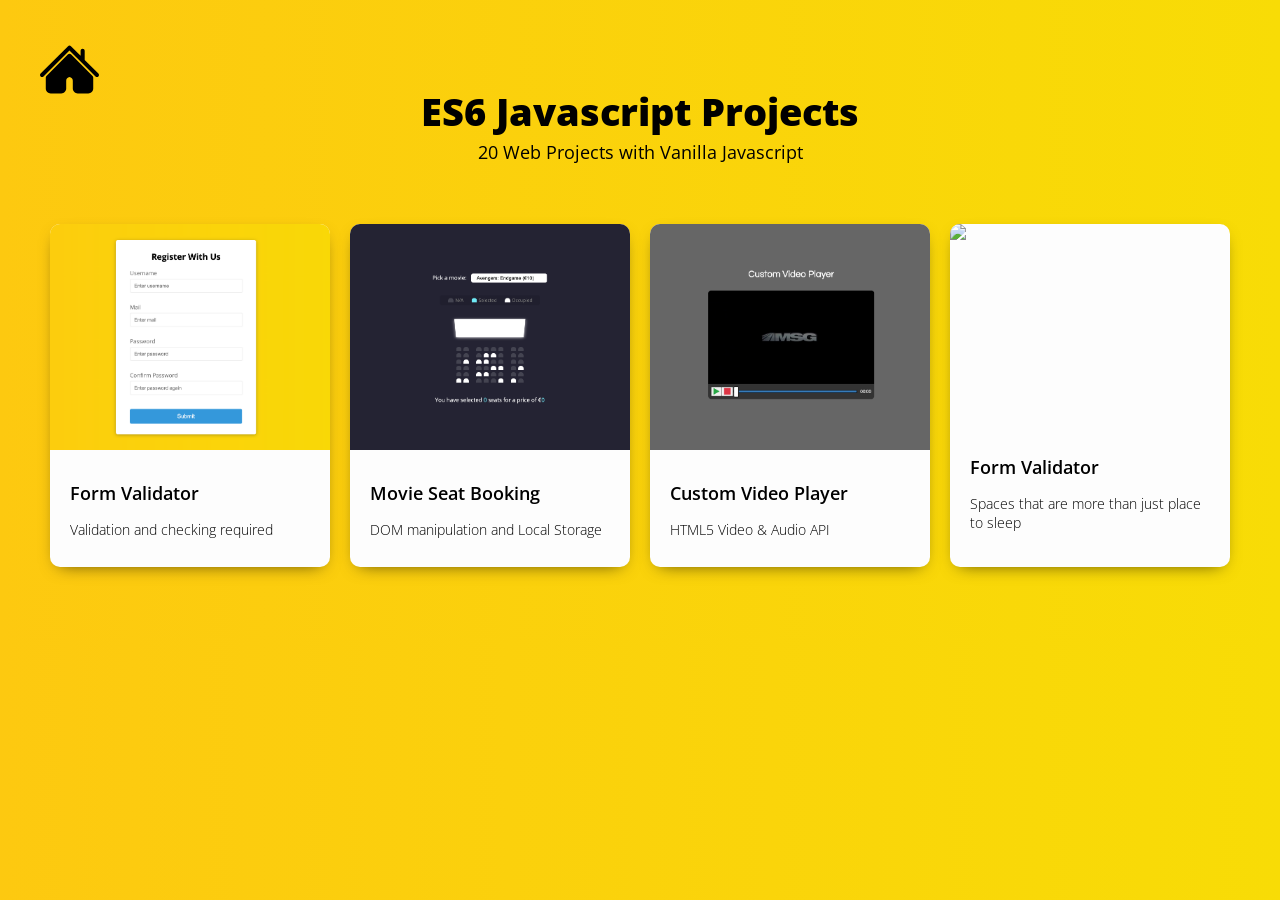
==== public/index.html @ af695099 "setting up firebase and first deployment" ====
<!DOCTYPE html>
<html lang="en">
  <head>
    <meta charset="UTF-8" />
    <meta name="viewport" content="width=device-width, initial-scale=1.0" />
    <title>JS Project</title>
    <link rel="stylesheet" href="index.css" />
  </head>
  <body>
    <div class="container">
      <a href="https://giovanni-benveniste.web.app">
        <img src="/img/icon/home.svg" alt="" class="icon" />
      </a>
      <div class="home">
        <div class="header">
          <h1>ES6 Javascript Projects</h1>
          <p>20 Web Projects with Vanilla Javascript</p>
        </div>
        <div class="projects__container">
          <a href="/form-validator/form-validator.html">
            <div class="project">
              <img src="/img/pj-1.png" />
              <div class="project__info">
                <h2>Form Validator</h2>
                <h4>Validation and checking required</h4>
              </div>
            </div>
          </a>
          <a href="/movie-seat-booking/movie-seat-booking.html">
            <div class="project">
              <img src="/img/pj-2.png" />
              <div class="project__info">
                <h2>Movie Seat Booking</h2>
                <h4>DOM manipulation and Local Storage</h4>
              </div>
            </div>
          </a>
          <a href="/custom-video-player/custom-video-player.html">
            <div class="project">
              <img src="/img/pj-3.png" />
              <div class="project__info">
                <h2>Custom Video Player</h2>
                <h4>HTML5 Video & Audio API</h4>
              </div>
            </div>
          </a>
          <a href="/exchange-rate-calculator/index.html"
            <div class="project">
              <img
                src="https://a0.muscache.com/im/pictures/15159c9c-9cf1-400e-b809-4e13f286fa38.jpg?im_w=720"
              />
              <div class="project__info">
                <h2>Form Validator</h2>
                <h4>Spaces that are more than just place to sleep</h4>
              </div>
            </div>
          </a>

          <!-- </Link> -->
          <!-- <Project
            src="https://a0.muscache.com/im/pictures/15159c9c-9cf1-400e-b809-4e13f286fa38.jpg?im_w=720"
            title="Movie Seat Booking"
            description="Spaces that are more than just place to sleep"
          />
          <Project
            src="https://a0.muscache.com/im/pictures/15159c9c-9cf1-400e-b809-4e13f286fa38.jpg?im_w=720"
            title="Custom Video Player"
            description="Spaces that are more than just place to sleep"
          />
          <Project
            src="https://a0.muscache.com/im/pictures/15159c9c-9cf1-400e-b809-4e13f286fa38.jpg?im_w=720"
            title="Exchange Rate Calculator"
            description="Spaces that are more than just place to sleep"
          />
          <Project
            src="https://a0.muscache.com/im/pictures/15159c9c-9cf1-400e-b809-4e13f286fa38.jpg?im_w=720"
            title="DOM Array Methods"
            description="Spaces that are more than just place to sleep"
          />
          <Project
            src="https://a0.muscache.com/im/pictures/15159c9c-9cf1-400e-b809-4e13f286fa38.jpg?im_w=720"
            title="Menu Slider & Modal"
            description="Spaces that are more than just place to sleep"
          />
          <Project
            src="https://a0.muscache.com/im/pictures/15159c9c-9cf1-400e-b809-4e13f286fa38.jpg?im_w=720"
            title="Hangman Game"
            description="Spaces that are more than just place to sleep"
          />
          <Project
            src="https://a0.muscache.com/im/pictures/15159c9c-9cf1-400e-b809-4e13f286fa38.jpg?im_w=720"
            title="Meal Finder"
            description="Spaces that are more than just place to sleep"
          />
          <Project
            src="https://a0.muscache.com/im/pictures/15159c9c-9cf1-400e-b809-4e13f286fa38.jpg?im_w=720"
            title="Expense Tracker"
            description="Spaces that are more than just place to sleep"
          />
          <Project
            src="https://a0.muscache.com/im/pictures/15159c9c-9cf1-400e-b809-4e13f286fa38.jpg?im_w=720"
            title="Music Player"
            description="Spaces that are more than just place to sleep"
          />
          <Project
            src="https://a0.muscache.com/im/pictures/15159c9c-9cf1-400e-b809-4e13f286fa38.jpg?im_w=720"
            title="Infinite Scrool Posts"
            description="Spaces that are more than just place to sleep"
          />
          <Project
            src="https://a0.muscache.com/im/pictures/15159c9c-9cf1-400e-b809-4e13f286fa38.jpg?im_w=720"
            title="Typing Game"
            description="Spaces that are more than just place to sleep"
          />
          <Project
            src="https://a0.muscache.com/im/pictures/15159c9c-9cf1-400e-b809-4e13f286fa38.jpg?im_w=720"
            title="Speech Text Reader"
            description="Spaces that are more than just place to sleep"
          />
          <Project
            src="https://a0.muscache.com/im/pictures/15159c9c-9cf1-400e-b809-4e13f286fa38.jpg?im_w=720"
            title="Memory Cards"
            description="Spaces that are more than just place to sleep"
          />
          <Project
            src="https://a0.muscache.com/im/pictures/15159c9c-9cf1-400e-b809-4e13f286fa38.jpg?im_w=720"
            title="Lyrics Search App"
            description="Spaces that are more than just place to sleep"
          />
          <Project
            src="https://a0.muscache.com/im/pictures/15159c9c-9cf1-400e-b809-4e13f286fa38.jpg?im_w=720"
            title="Relaxer App"
            description="Spaces that are more than just place to sleep"
          />
          <Project
            src="https://a0.muscache.com/im/pictures/15159c9c-9cf1-400e-b809-4e13f286fa38.jpg?im_w=720"
            title="Breakout Game"
            description="Spaces that are more than just place to sleep"
          />
          <Project
            src="https://a0.muscache.com/im/pictures/15159c9c-9cf1-400e-b809-4e13f286fa38.jpg?im_w=720"
            title="New Year Countdown"
            description="Spaces that are more than just place to sleep"
          />
          <Project
            src="https://a0.muscache.com/im/pictures/15159c9c-9cf1-400e-b809-4e13f286fa38.jpg?im_w=720"
            title="Sortable List"
            description="Spaces that are more than just place to sleep"
          />
          <Project
            src="https://a0.muscache.com/im/pictures/15159c9c-9cf1-400e-b809-4e13f286fa38.jpg?im_w=720"
            title="Speak Number Guessing"
            description="Spaces that are more than just place to sleep"
          /> -->
        </div>
      </div>
    </div>
  </body>
</html>
---- public/index.css ----
@import url("https://fonts.googleapis.com/css2?family=Open+Sans:wght@300;400;700&display=swap");

body {
  margin: 0;
  padding: 0;
  box-sizing: border-box;
  background: linear-gradient(to right, #fdc910, #f8dc06);

  font-family: "Open Sans", sans-serif;
}

.container {
  margin: 20px;
  padding: 20px;
}

.icon {
  position: absolute;
}

/* -------- HEADER ---------- */

.header {
  text-align: center;
  padding-top: 20px;
  margin-bottom: 50px;
}

.header > h1 {
  margin-bottom: -15px;
  font-weight: 800;
  font-size: 38px;
}

.header > p {
  font-size: 18px;
}

/* -------- HEADER ---------- */

/* -------- PROJECTS GRID ---------- */

.projects__container {
  display: grid;
  grid-template-columns: repeat(4, 1fr);
}

.projects__container a,
.projects__container a:visited,
.projects__container a:hover,
.projects__container a:active {
  text-decoration: none;
  color: #000;
}

@media (max-width: 1100px) {
  .projects__container {
    grid-template-columns: repeat(2, 1fr);
  }
}

@media (max-width: 650px) {
  .projects__container {
    grid-template-columns: repeat(1, 1fr);
  }
}

/* -------- PROJECTS GRID ---------- */

/* -------- SINGLE PROJECT ---------- */

.project {
  margin: 10px;
  border-radius: 10px;
  overflow: hidden;
  box-shadow: 0 6px 18px -9px rgba(0, 0, 0, 0.75);
  transition: transform 0.2s ease-in;
  cursor: pointer;
  background-color: #fdfdfd;
}

.project:hover {
  transform: scale(1.07);
}

.project > img {
  object-fit: cover;
  /* min-width: 300px; */
  min-height: 200px;
  max-height: 259.55px;
  width: 100%;
}

.project__info {
  margin-top: -9px;
  padding: 20px;
}

.project__info > h2 {
  font-size: 18px;
  font-weight: 600;
}

.project__info > h4 {
  font-size: 14px;
  font-weight: 300;
  margin-top: 8px;
  margin-bottom: 8px;
}

/* -------- SINGLE PROJECT ---------- */
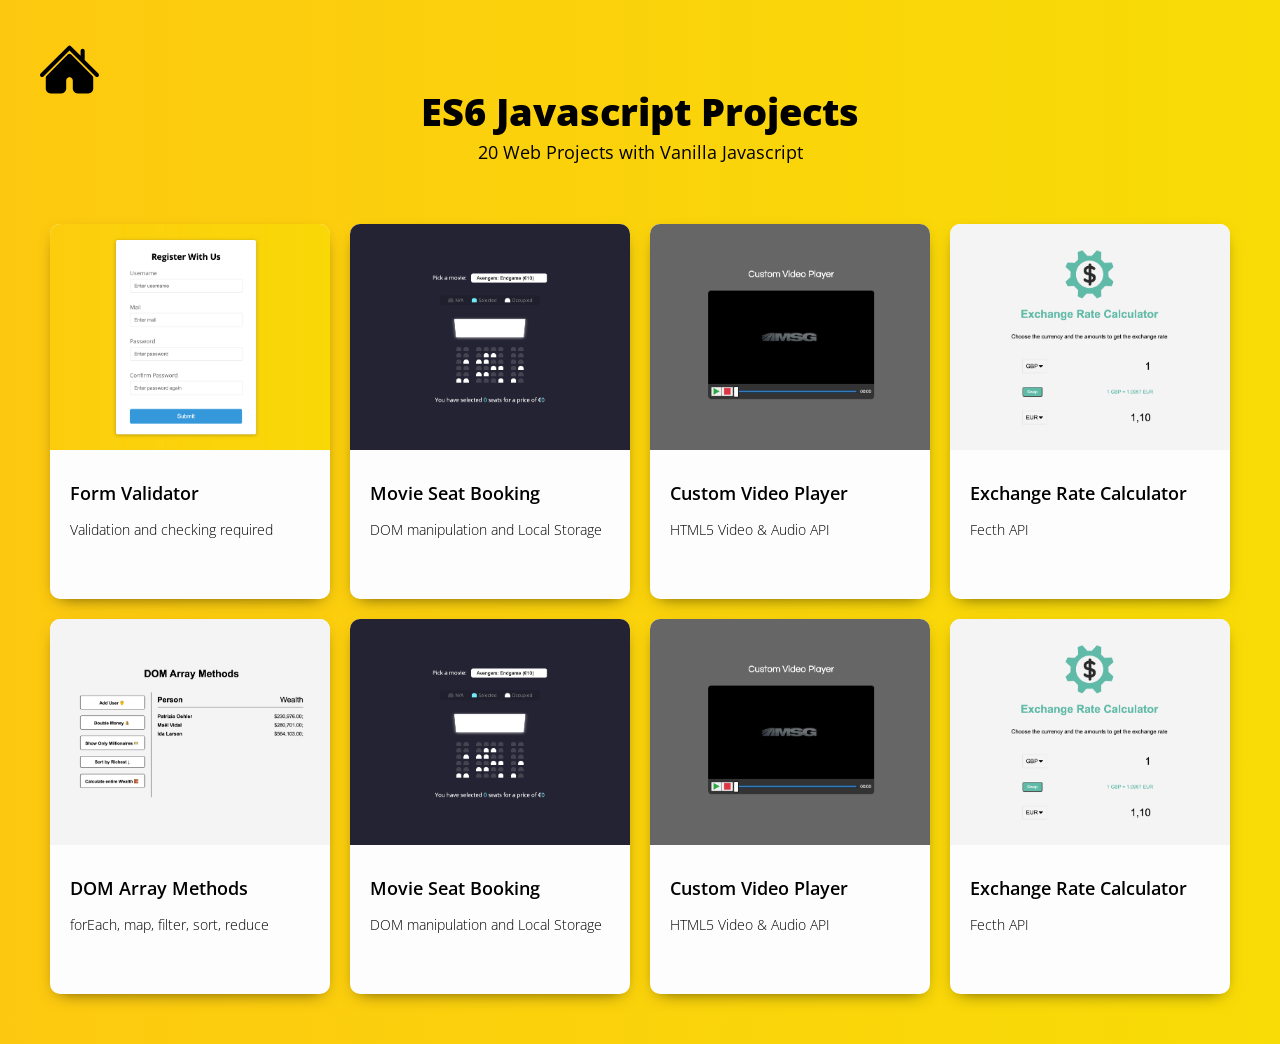
==== commit 8e4f9906: "adding two projects" ====
--- a/public/index.html
+++ b/public/index.html
@@ -9,7 +9,7 @@
   <body>
     <div class="container">
       <a href="https://giovanni-benveniste.web.app">
-        <img src="/img/icon/home.svg" alt="" class="icon" />
+        <img src="./img/icon/home.svg" alt="" class="icon" />
       </a>
       <div class="home">
         <div class="header">
@@ -17,141 +17,78 @@
           <p>20 Web Projects with Vanilla Javascript</p>
         </div>
         <div class="projects__container">
-          <a href="/form-validator/form-validator.html">
+          <a href="./form-validator/form-validator.html">
             <div class="project">
-              <img src="/img/pj-1.png" />
+              <img src="./img/pj-1.png" />
               <div class="project__info">
                 <h2>Form Validator</h2>
                 <h4>Validation and checking required</h4>
               </div>
             </div>
           </a>
-          <a href="/movie-seat-booking/movie-seat-booking.html">
+          <a href="./movie-seat-booking/movie-seat-booking.html">
             <div class="project">
-              <img src="/img/pj-2.png" />
+              <img src="./img/pj-2.png" />
               <div class="project__info">
                 <h2>Movie Seat Booking</h2>
                 <h4>DOM manipulation and Local Storage</h4>
               </div>
             </div>
           </a>
-          <a href="/custom-video-player/custom-video-player.html">
+          <a href="./custom-video-player/custom-video-player.html">
             <div class="project">
-              <img src="/img/pj-3.png" />
+              <img src="./img/pj-3.png" />
               <div class="project__info">
                 <h2>Custom Video Player</h2>
                 <h4>HTML5 Video & Audio API</h4>
               </div>
             </div>
           </a>
-          <a href="/exchange-rate-calculator/index.html"
+          <a href="./exchange-rate-calculator/index.html">
             <div class="project">
-              <img
-                src="https://a0.muscache.com/im/pictures/15159c9c-9cf1-400e-b809-4e13f286fa38.jpg?im_w=720"
-              />
+              <img src="./img/pj-4.png" />
               <div class="project__info">
-                <h2>Form Validator</h2>
-                <h4>Spaces that are more than just place to sleep</h4>
+                <h2>Exchange Rate Calculator</h2>
+                <h4>Fecth API</h4>
               </div>
             </div>
           </a>
-
-          <!-- </Link> -->
-          <!-- <Project
-            src="https://a0.muscache.com/im/pictures/15159c9c-9cf1-400e-b809-4e13f286fa38.jpg?im_w=720"
-            title="Movie Seat Booking"
-            description="Spaces that are more than just place to sleep"
-          />
-          <Project
-            src="https://a0.muscache.com/im/pictures/15159c9c-9cf1-400e-b809-4e13f286fa38.jpg?im_w=720"
-            title="Custom Video Player"
-            description="Spaces that are more than just place to sleep"
-          />
-          <Project
-            src="https://a0.muscache.com/im/pictures/15159c9c-9cf1-400e-b809-4e13f286fa38.jpg?im_w=720"
-            title="Exchange Rate Calculator"
-            description="Spaces that are more than just place to sleep"
-          />
-          <Project
-            src="https://a0.muscache.com/im/pictures/15159c9c-9cf1-400e-b809-4e13f286fa38.jpg?im_w=720"
-            title="DOM Array Methods"
-            description="Spaces that are more than just place to sleep"
-          />
-          <Project
-            src="https://a0.muscache.com/im/pictures/15159c9c-9cf1-400e-b809-4e13f286fa38.jpg?im_w=720"
-            title="Menu Slider & Modal"
-            description="Spaces that are more than just place to sleep"
-          />
-          <Project
-            src="https://a0.muscache.com/im/pictures/15159c9c-9cf1-400e-b809-4e13f286fa38.jpg?im_w=720"
-            title="Hangman Game"
-            description="Spaces that are more than just place to sleep"
-          />
-          <Project
-            src="https://a0.muscache.com/im/pictures/15159c9c-9cf1-400e-b809-4e13f286fa38.jpg?im_w=720"
-            title="Meal Finder"
-            description="Spaces that are more than just place to sleep"
-          />
-          <Project
-            src="https://a0.muscache.com/im/pictures/15159c9c-9cf1-400e-b809-4e13f286fa38.jpg?im_w=720"
-            title="Expense Tracker"
-            description="Spaces that are more than just place to sleep"
-          />
-          <Project
-            src="https://a0.muscache.com/im/pictures/15159c9c-9cf1-400e-b809-4e13f286fa38.jpg?im_w=720"
-            title="Music Player"
-            description="Spaces that are more than just place to sleep"
-          />
-          <Project
-            src="https://a0.muscache.com/im/pictures/15159c9c-9cf1-400e-b809-4e13f286fa38.jpg?im_w=720"
-            title="Infinite Scrool Posts"
-            description="Spaces that are more than just place to sleep"
-          />
-          <Project
-            src="https://a0.muscache.com/im/pictures/15159c9c-9cf1-400e-b809-4e13f286fa38.jpg?im_w=720"
-            title="Typing Game"
-            description="Spaces that are more than just place to sleep"
-          />
-          <Project
-            src="https://a0.muscache.com/im/pictures/15159c9c-9cf1-400e-b809-4e13f286fa38.jpg?im_w=720"
-            title="Speech Text Reader"
-            description="Spaces that are more than just place to sleep"
-          />
-          <Project
-            src="https://a0.muscache.com/im/pictures/15159c9c-9cf1-400e-b809-4e13f286fa38.jpg?im_w=720"
-            title="Memory Cards"
-            description="Spaces that are more than just place to sleep"
-          />
-          <Project
-            src="https://a0.muscache.com/im/pictures/15159c9c-9cf1-400e-b809-4e13f286fa38.jpg?im_w=720"
-            title="Lyrics Search App"
-            description="Spaces that are more than just place to sleep"
-          />
-          <Project
-            src="https://a0.muscache.com/im/pictures/15159c9c-9cf1-400e-b809-4e13f286fa38.jpg?im_w=720"
-            title="Relaxer App"
-            description="Spaces that are more than just place to sleep"
-          />
-          <Project
-            src="https://a0.muscache.com/im/pictures/15159c9c-9cf1-400e-b809-4e13f286fa38.jpg?im_w=720"
-            title="Breakout Game"
-            description="Spaces that are more than just place to sleep"
-          />
-          <Project
-            src="https://a0.muscache.com/im/pictures/15159c9c-9cf1-400e-b809-4e13f286fa38.jpg?im_w=720"
-            title="New Year Countdown"
-            description="Spaces that are more than just place to sleep"
-          />
-          <Project
-            src="https://a0.muscache.com/im/pictures/15159c9c-9cf1-400e-b809-4e13f286fa38.jpg?im_w=720"
-            title="Sortable List"
-            description="Spaces that are more than just place to sleep"
-          />
-          <Project
-            src="https://a0.muscache.com/im/pictures/15159c9c-9cf1-400e-b809-4e13f286fa38.jpg?im_w=720"
-            title="Speak Number Guessing"
-            description="Spaces that are more than just place to sleep"
-          /> -->
+          <a href="./dom-array-method/index.html">
+            <div class="project">
+              <img src="./img/pj-5.png" />
+              <div class="project__info">
+                <h2>DOM Array Methods</h2>
+                <h4>forEach, map, filter, sort, reduce</h4>
+              </div>
+            </div>
+          </a>
+          <a href="./movie-seat-booking/movie-seat-booking.html">
+            <div class="project">
+              <img src="./img/pj-2.png" />
+              <div class="project__info">
+                <h2>Movie Seat Booking</h2>
+                <h4>DOM manipulation and Local Storage</h4>
+              </div>
+            </div>
+          </a>
+          <a href="./custom-video-player/custom-video-player.html">
+            <div class="project">
+              <img src="./img/pj-3.png" />
+              <div class="project__info">
+                <h2>Custom Video Player</h2>
+                <h4>HTML5 Video & Audio API</h4>
+              </div>
+            </div>
+          </a>
+          <a href="./exchange-rate-calculator/index.html">
+            <div class="project">
+              <img src="./img/pj-4.png" />
+              <div class="project__info">
+                <h2>Exchange Rate Calculator</h2>
+                <h4>Fecth API</h4>
+              </div>
+            </div>
+          </a>
         </div>
       </div>
     </div>
--- a/public/index.css
+++ b/public/index.css
@@ -1,4 +1,4 @@
-@import url("https://fonts.googleapis.com/css2?family=Open+Sans:wght@300;400;700&display=swap");
+@import url('https://fonts.googleapis.com/css2?family=Open+Sans:wght@300;400;700&display=swap');
 
 body {
   margin: 0;
@@ -6,7 +6,7 @@
   box-sizing: border-box;
   background: linear-gradient(to right, #fdc910, #f8dc06);
 
-  font-family: "Open Sans", sans-serif;
+  font-family: 'Open Sans', sans-serif;
 }
 
 .container {
@@ -77,6 +77,7 @@
   transition: transform 0.2s ease-in;
   cursor: pointer;
   background-color: #fdfdfd;
+  height: 375px;
 }
 
 .project:hover {
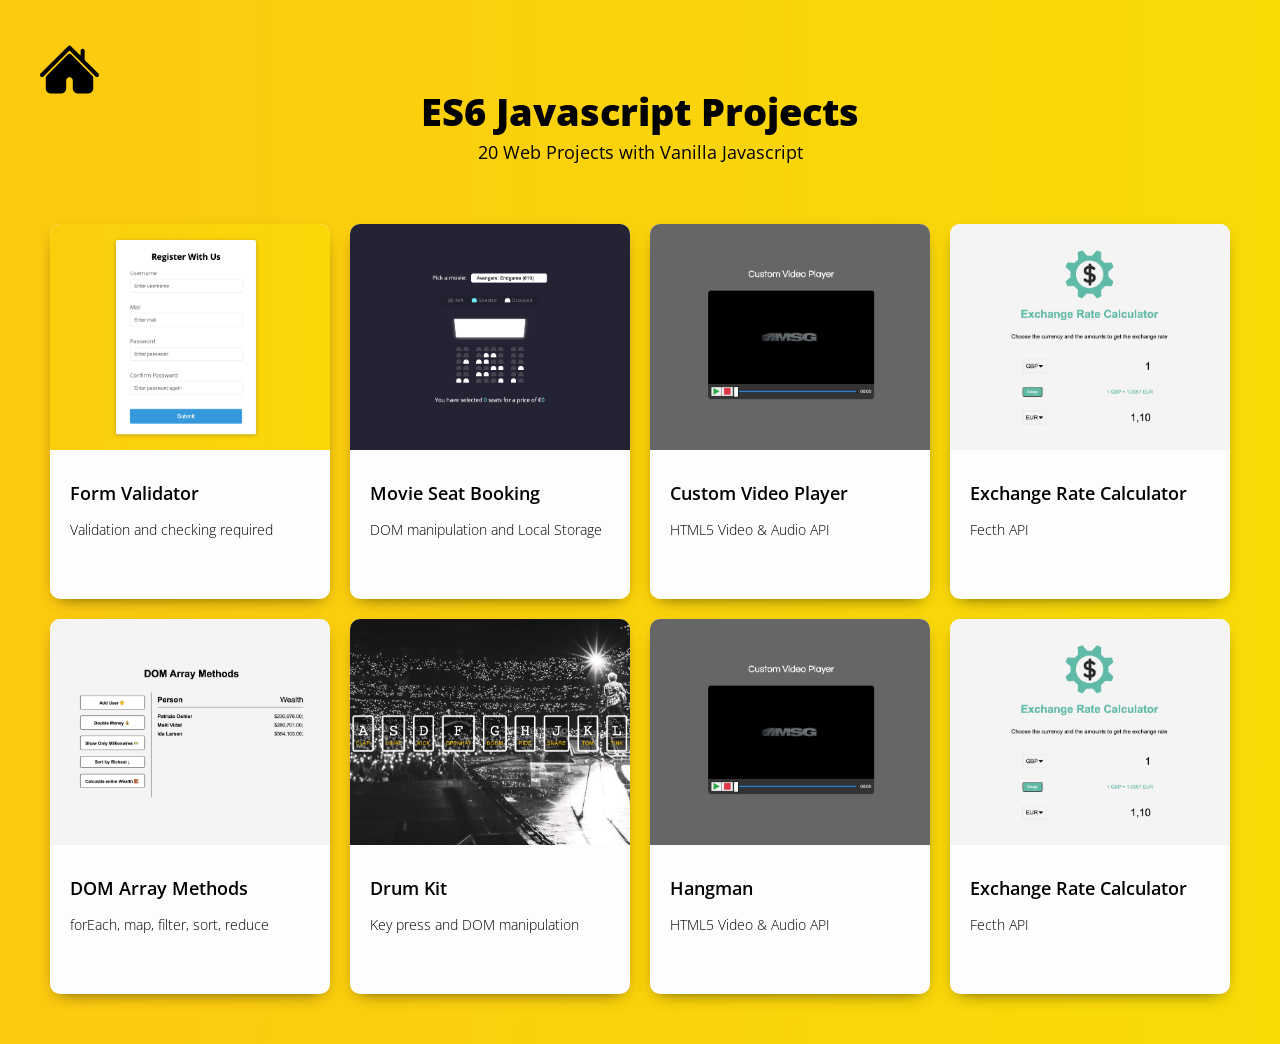
==== commit 68b4905a: "80% of the hangman game" ====
--- a/public/index.html
+++ b/public/index.html
@@ -62,20 +62,20 @@
               </div>
             </div>
           </a>
-          <a href="./movie-seat-booking/movie-seat-booking.html">
+          <a href="./drum-kit/index.html">
             <div class="project">
-              <img src="./img/pj-2.png" />
+              <img src="./img/pj-6.png" />
               <div class="project__info">
-                <h2>Movie Seat Booking</h2>
-                <h4>DOM manipulation and Local Storage</h4>
+                <h2>Drum Kit</h2>
+                <h4>Key press and DOM manipulation</h4>
               </div>
             </div>
           </a>
-          <a href="./custom-video-player/custom-video-player.html">
+          <a href="./hangman-game/index.html">
             <div class="project">
               <img src="./img/pj-3.png" />
               <div class="project__info">
-                <h2>Custom Video Player</h2>
+                <h2>Hangman</h2>
                 <h4>HTML5 Video & Audio API</h4>
               </div>
             </div>
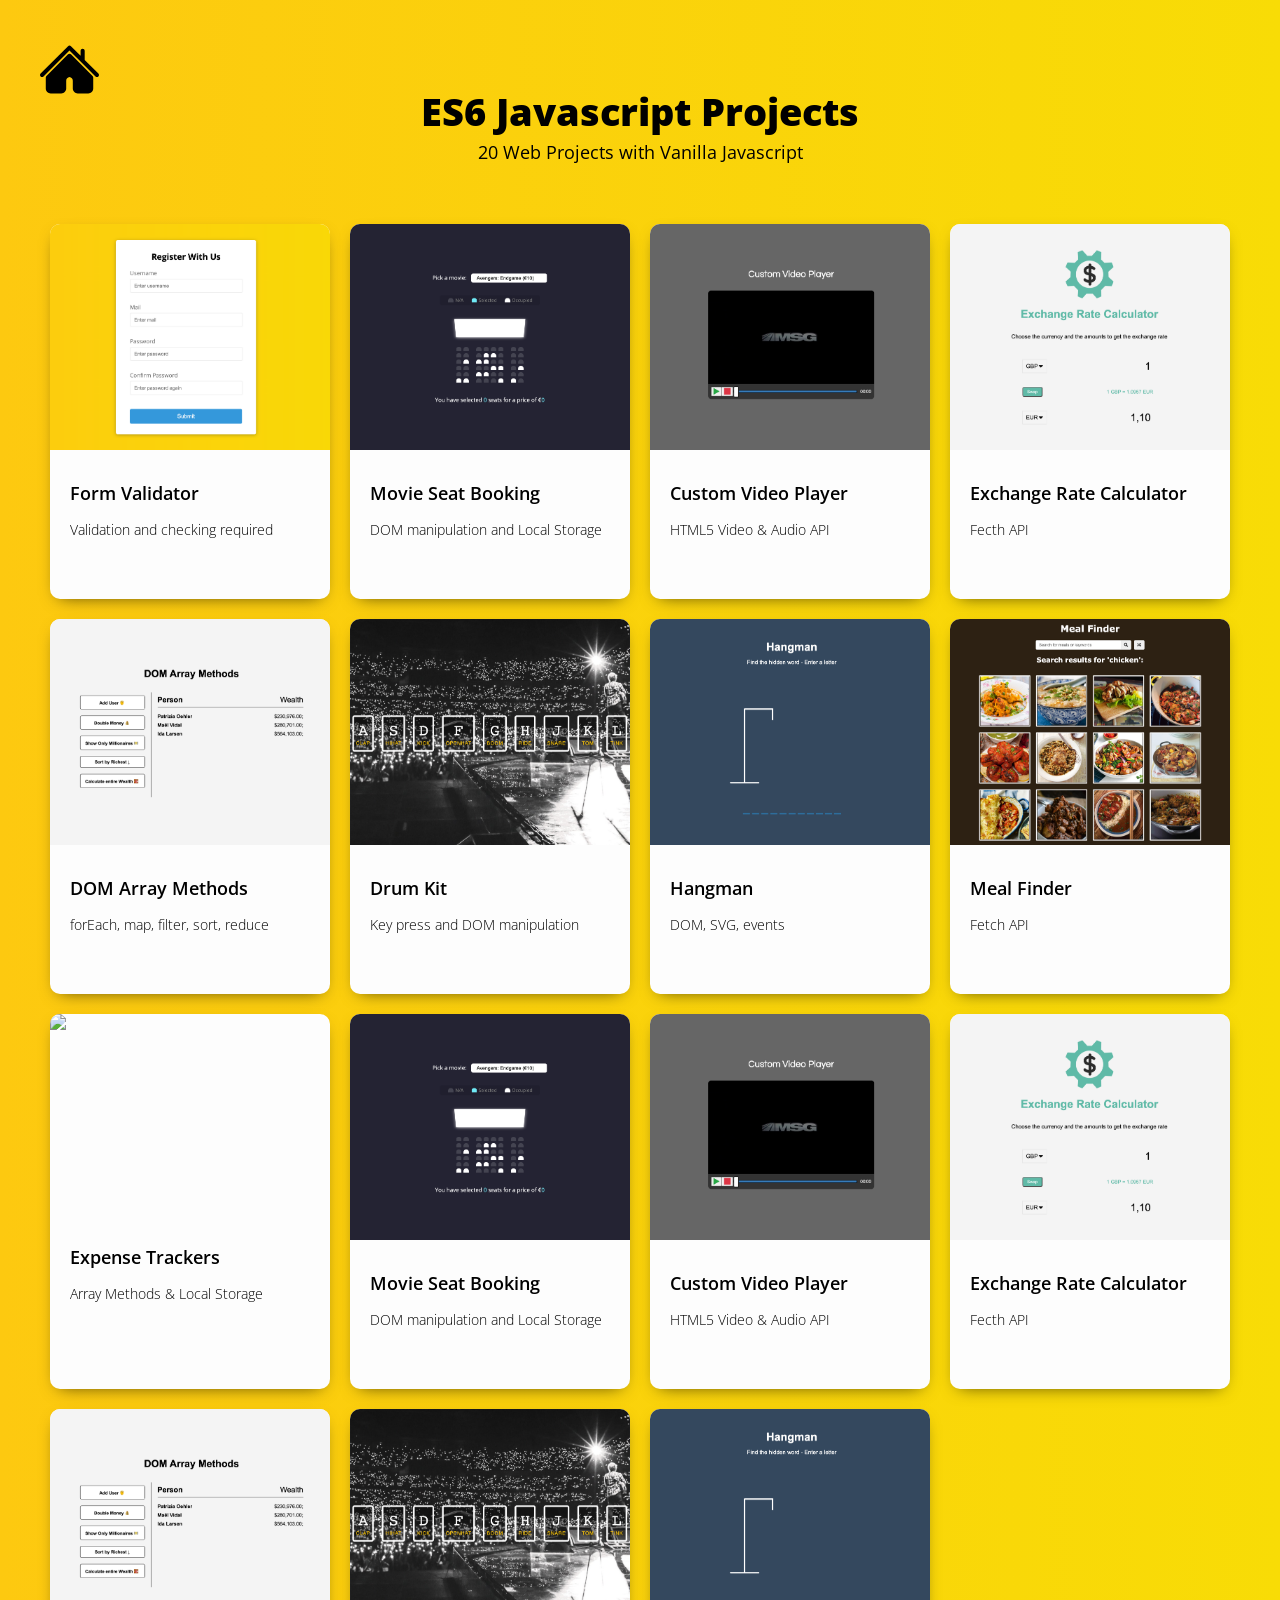
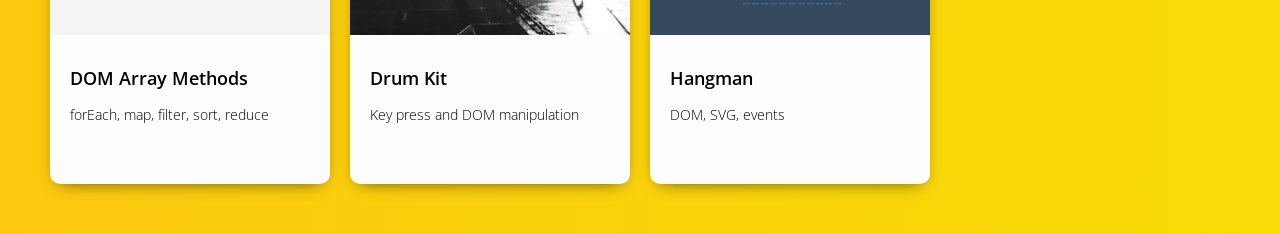
==== commit 978ccdea: "2 more projects" ====
--- a/public/index.html
+++ b/public/index.html
@@ -73,9 +73,45 @@
           </a>
           <a href="./hangman-game/index.html">
             <div class="project">
+              <img src="./img/pj-7.png" />
+              <div class="project__info">
+                <h2>Hangman</h2>
+                <h4>DOM, SVG, events</h4>
+              </div>
+            </div>
+          </a>
+          <a href="./meal-finder/index.html">
+            <div class="project">
+              <img src="./img/pj-8.png" />
+              <div class="project__info">
+                <h2>Meal Finder</h2>
+                <h4>Fetch API</h4>
+              </div>
+            </div>
+          </a>
+          <a href="./expense-tracker/index.html">
+            <div class="project">
+              <img src="./img/pj-9.png" />
+              <div class="project__info">
+                <h2>Expense Trackers</h2>
+                <h4>Array Methods & Local Storage</h4>
+              </div>
+            </div>
+          </a>
+          <a href="./movie-seat-booking/movie-seat-booking.html">
+            <div class="project">
+              <img src="./img/pj-2.png" />
+              <div class="project__info">
+                <h2>Movie Seat Booking</h2>
+                <h4>DOM manipulation and Local Storage</h4>
+              </div>
+            </div>
+          </a>
+          <a href="./custom-video-player/custom-video-player.html">
+            <div class="project">
               <img src="./img/pj-3.png" />
               <div class="project__info">
-                <h2>Hangman</h2>
+                <h2>Custom Video Player</h2>
                 <h4>HTML5 Video & Audio API</h4>
               </div>
             </div>
@@ -89,6 +125,33 @@
               </div>
             </div>
           </a>
+          <a href="./dom-array-method/index.html">
+            <div class="project">
+              <img src="./img/pj-5.png" />
+              <div class="project__info">
+                <h2>DOM Array Methods</h2>
+                <h4>forEach, map, filter, sort, reduce</h4>
+              </div>
+            </div>
+          </a>
+          <a href="./drum-kit/index.html">
+            <div class="project">
+              <img src="./img/pj-6.png" />
+              <div class="project__info">
+                <h2>Drum Kit</h2>
+                <h4>Key press and DOM manipulation</h4>
+              </div>
+            </div>
+          </a>
+          <a href="./hangman-game/index.html">
+            <div class="project">
+              <img src="./img/pj-7.png" />
+              <div class="project__info">
+                <h2>Hangman</h2>
+                <h4>DOM, SVG, events</h4>
+              </div>
+            </div>
+          </a>
         </div>
       </div>
     </div>
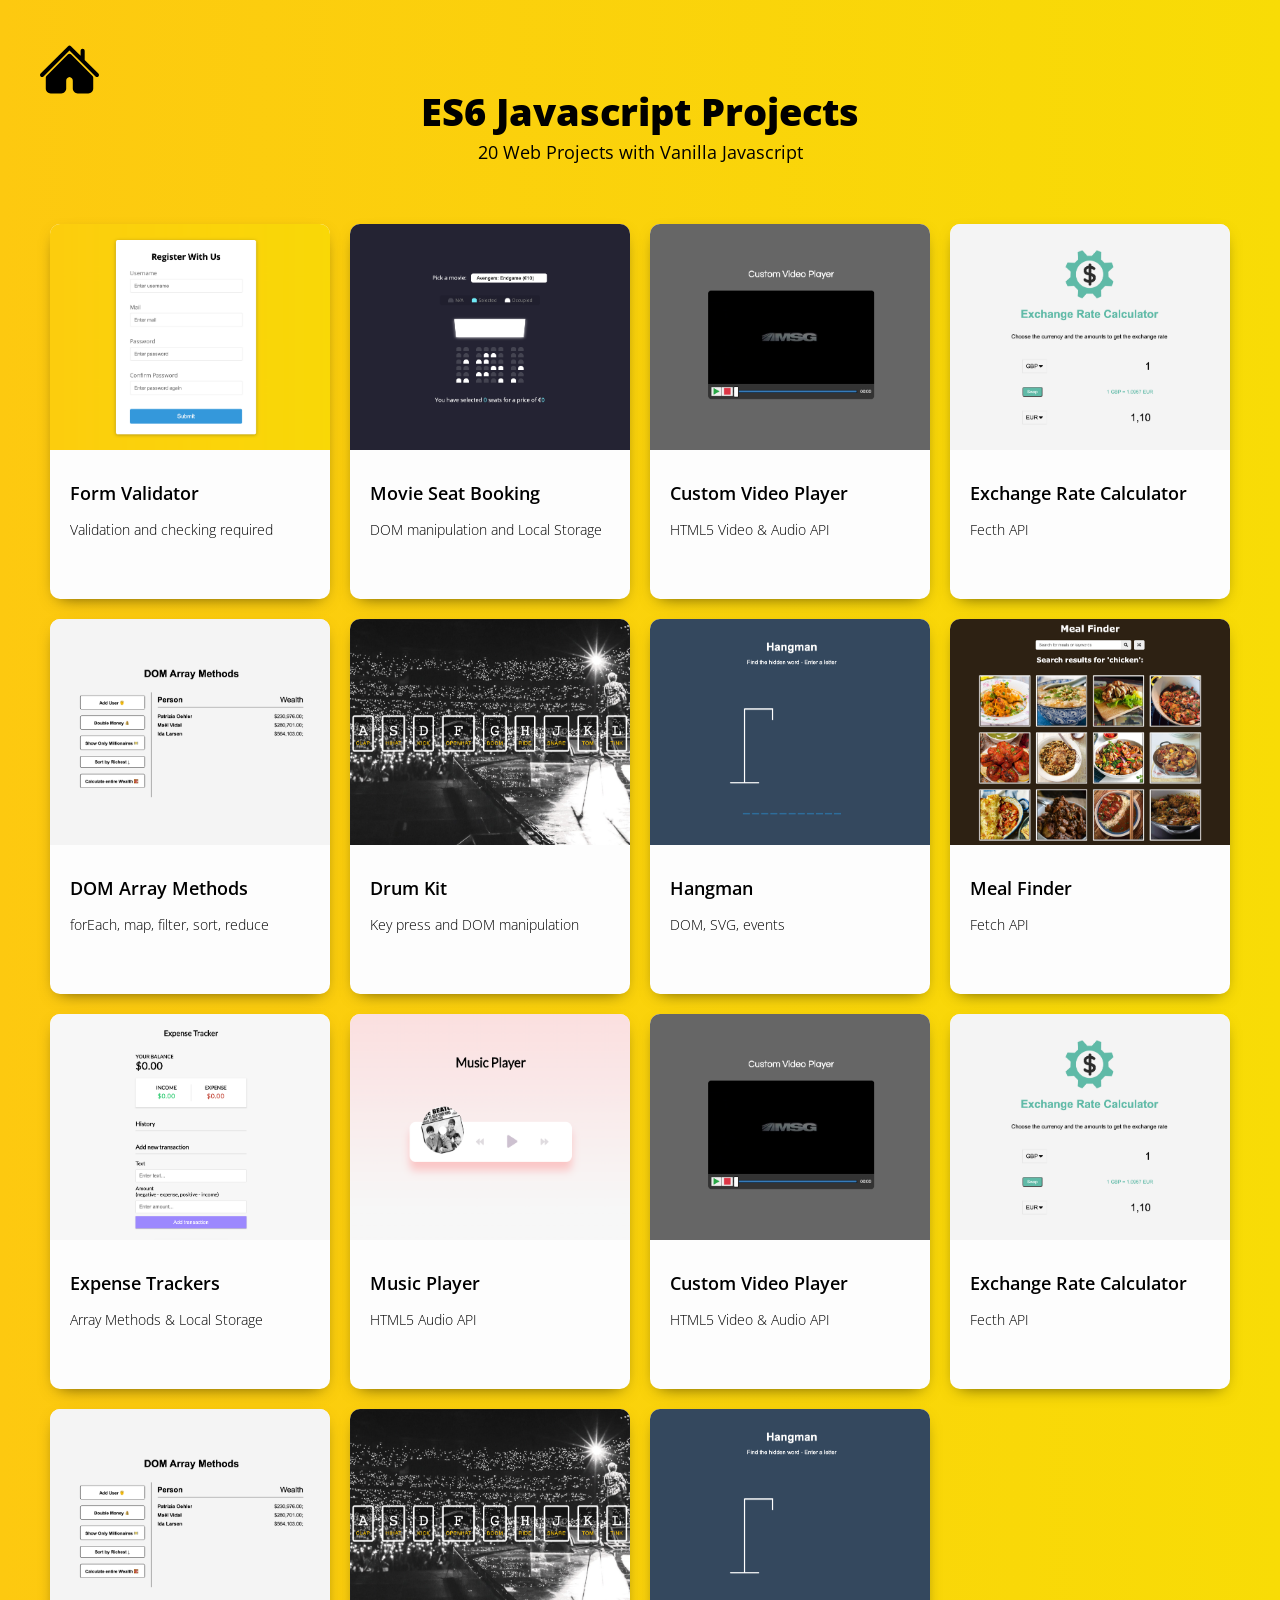
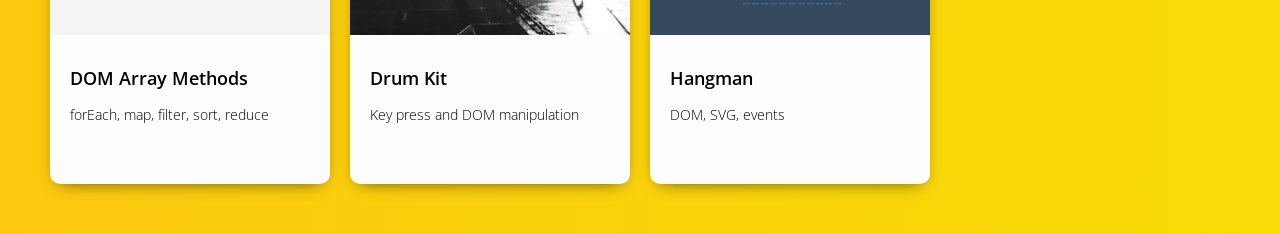
==== commit b8c72874: "adding music-player project" ====
--- a/public/index.html
+++ b/public/index.html
@@ -98,12 +98,12 @@
               </div>
             </div>
           </a>
-          <a href="./movie-seat-booking/movie-seat-booking.html">
+          <a href="./music-player/index.html">
             <div class="project">
-              <img src="./img/pj-2.png" />
+              <img src="./img/pj-10.png" />
               <div class="project__info">
-                <h2>Movie Seat Booking</h2>
-                <h4>DOM manipulation and Local Storage</h4>
+                <h2>Music Player</h2>
+                <h4>HTML5 Audio API</h4>
               </div>
             </div>
           </a>
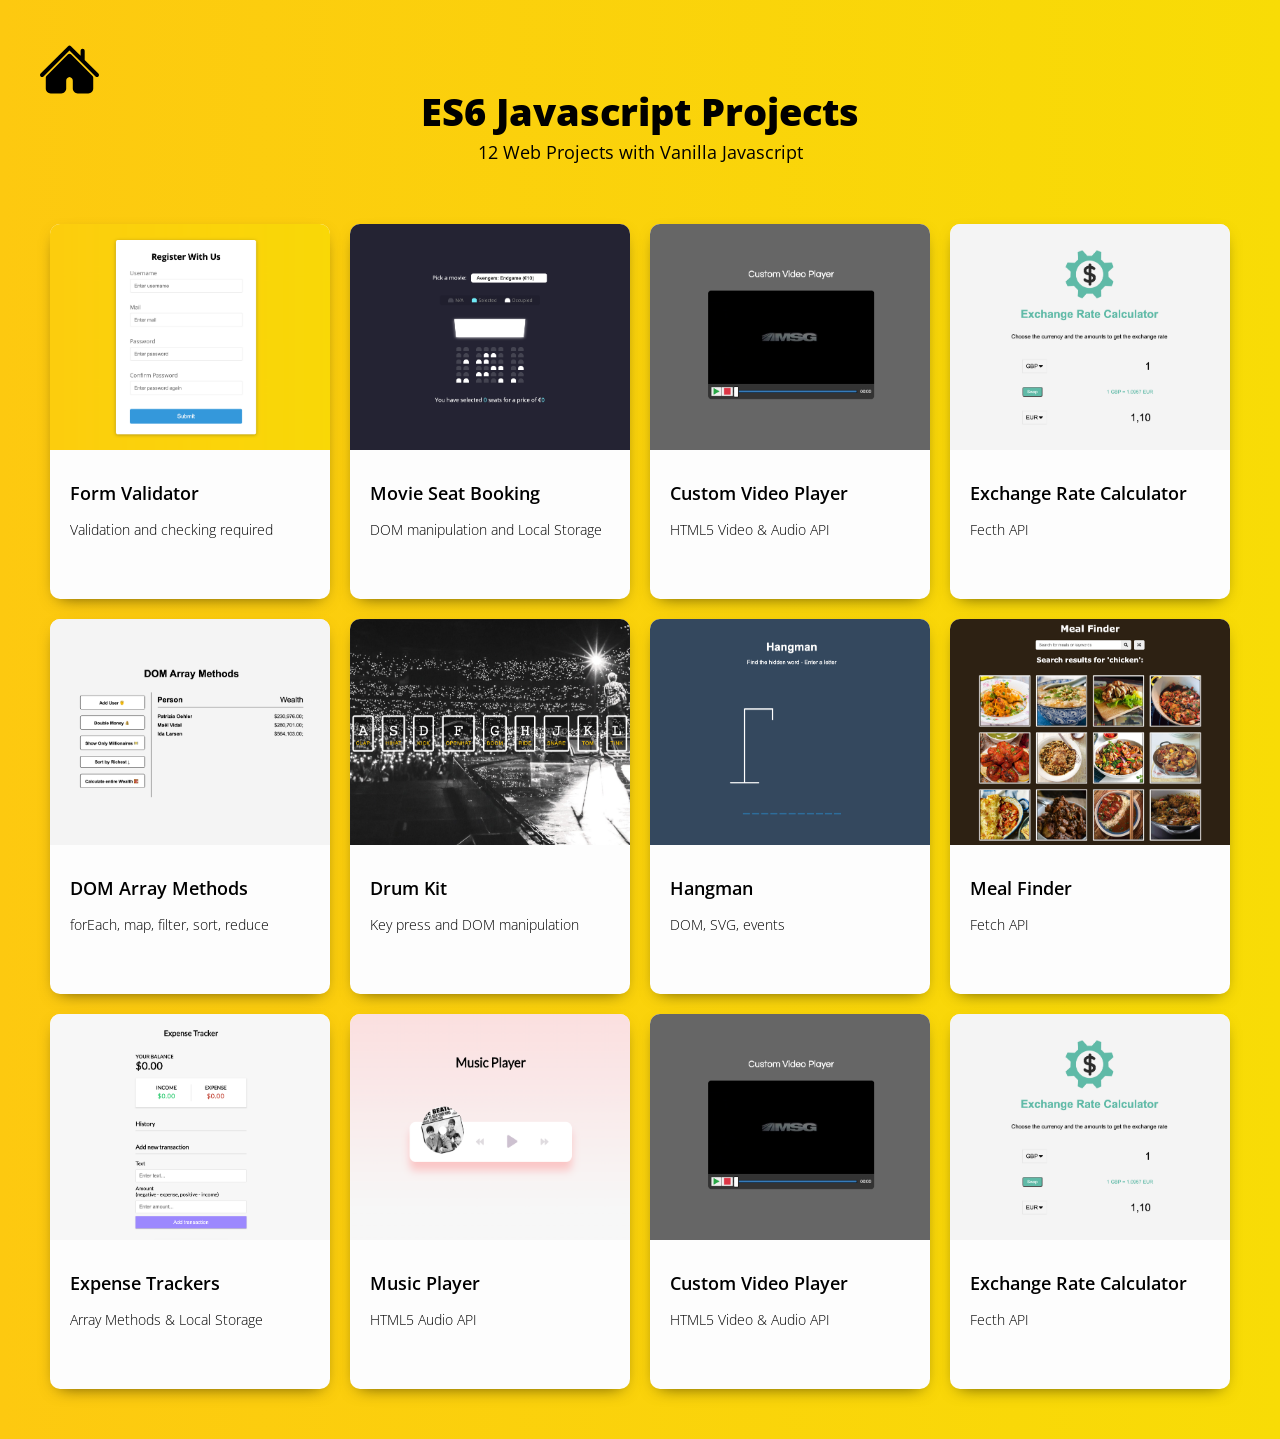
==== commit 0d99563b: "fixing responsiveness" ====
--- a/public/index.html
+++ b/public/index.html
@@ -14,7 +14,7 @@
       <div class="home">
         <div class="header">
           <h1>ES6 Javascript Projects</h1>
-          <p>20 Web Projects with Vanilla Javascript</p>
+          <p>12 Web Projects with Vanilla Javascript</p>
         </div>
         <div class="projects__container">
           <a href="./form-validator/form-validator.html">
@@ -125,33 +125,6 @@
               </div>
             </div>
           </a>
-          <a href="./dom-array-method/index.html">
-            <div class="project">
-              <img src="./img/pj-5.png" />
-              <div class="project__info">
-                <h2>DOM Array Methods</h2>
-                <h4>forEach, map, filter, sort, reduce</h4>
-              </div>
-            </div>
-          </a>
-          <a href="./drum-kit/index.html">
-            <div class="project">
-              <img src="./img/pj-6.png" />
-              <div class="project__info">
-                <h2>Drum Kit</h2>
-                <h4>Key press and DOM manipulation</h4>
-              </div>
-            </div>
-          </a>
-          <a href="./hangman-game/index.html">
-            <div class="project">
-              <img src="./img/pj-7.png" />
-              <div class="project__info">
-                <h2>Hangman</h2>
-                <h4>DOM, SVG, events</h4>
-              </div>
-            </div>
-          </a>
         </div>
       </div>
     </div>
--- a/public/index.css
+++ b/public/index.css
@@ -63,6 +63,18 @@
   .projects__container {
     grid-template-columns: repeat(1, 1fr);
   }
+
+  .icon {
+    width: 50px;
+  }
+
+  .header {
+    margin-top: 30px;
+  }
+
+  .header h1 {
+    font-size: 33px;
+  }
 }
 
 /* -------- PROJECTS GRID ---------- */
